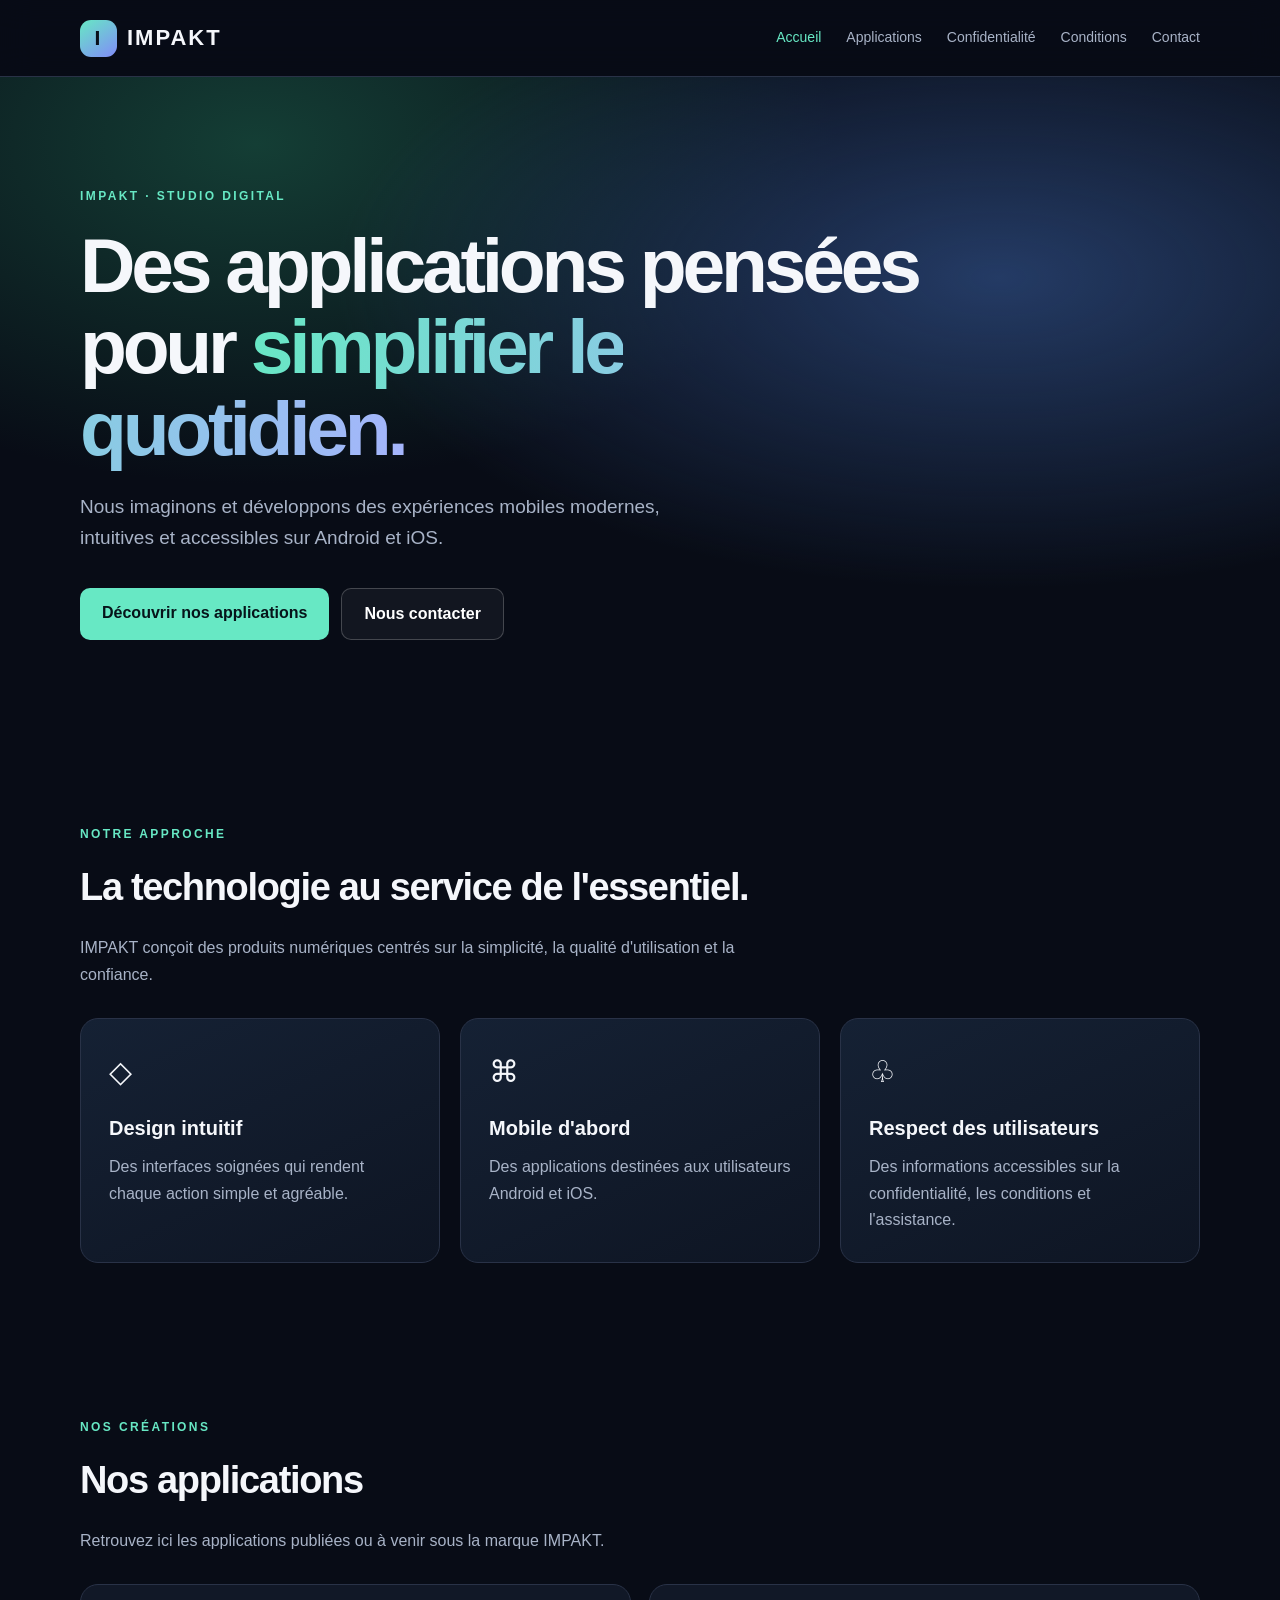
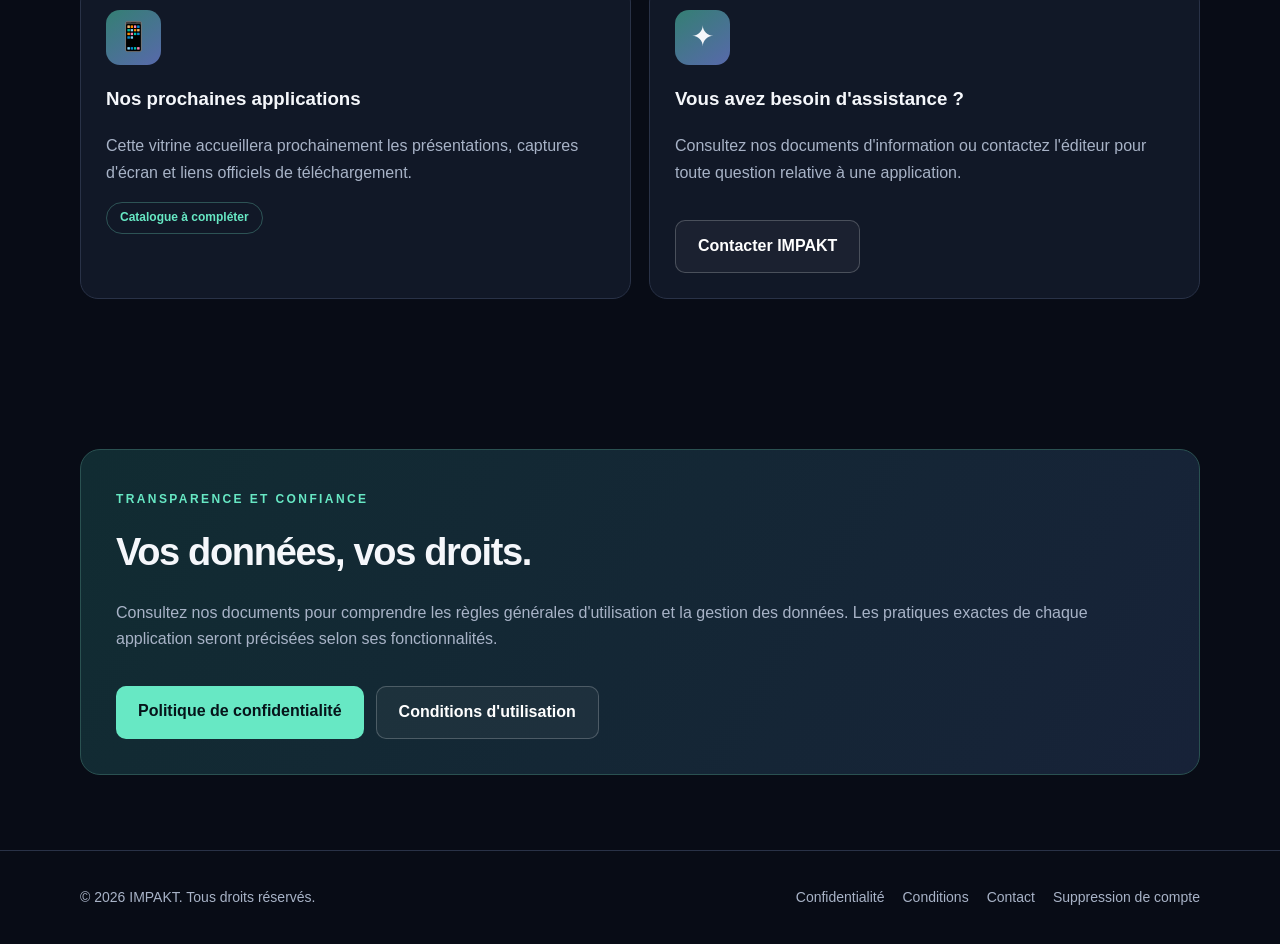
==== index.html @ 5e1e9e8f "Add files via upload" ====
<!doctype html><html lang="fr"><head><meta charset="utf-8"><meta name="viewport" content="width=device-width,initial-scale=1"><meta name="description" content="IMPAKT développe et édite des applications mobiles pour Android et iOS. Découvrez nos applications et informations légales."><title>IMPAKT — Studio d'applications mobiles</title><link rel="stylesheet" href="style.css"></head><body>
<header class="nav"><div class="container nav-inner"><a class="brand" href="index.html"><span class="brand-mark">I</span>IMPAKT</a><nav class="links" aria-label="Navigation principale"><a class="active" href="index.html">Accueil</a><a href="index.html#applications">Applications</a><a href="confidentialite.html">Confidentialité</a><a href="conditions.html">Conditions</a><a href="contact.html">Contact</a></nav></div></header>
<main><section class="hero"><div class="container"><div class="eyebrow">IMPAKT · Studio digital</div><h1>Des applications pensées pour <span class="gradient">simplifier le quotidien.</span></h1><p>Nous imaginons et développons des expériences mobiles modernes, intuitives et accessibles sur Android et iOS.</p><div class="buttons"><a class="btn" href="#applications">Découvrir nos applications</a><a class="btn secondary" href="contact.html">Nous contacter</a></div></div></section>
<section class="section"><div class="container"><span class="eyebrow">Notre approche</span><h2>La technologie au service de l'essentiel.</h2><p class="lead">IMPAKT conçoit des produits numériques centrés sur la simplicité, la qualité d'utilisation et la confiance.</p><div class="grid"><article class="card"><span class="symbol">◇</span><h3>Design intuitif</h3><p>Des interfaces soignées qui rendent chaque action simple et agréable.</p></article><article class="card"><span class="symbol">⌘</span><h3>Mobile d'abord</h3><p>Des applications destinées aux utilisateurs Android et iOS.</p></article><article class="card"><span class="symbol">♧</span><h3>Respect des utilisateurs</h3><p>Des informations accessibles sur la confidentialité, les conditions et l'assistance.</p></article></div></div></section>
<section class="section" id="applications"><div class="container"><span class="eyebrow">Nos créations</span><h2>Nos applications</h2><p class="lead">Retrouvez ici les applications publiées ou à venir sous la marque IMPAKT.</p><div class="app-list"><article class="app"><div class="icon-app">📱</div><h3>Nos prochaines applications</h3><p>Cette vitrine accueillera prochainement les présentations, captures d'écran et liens officiels de téléchargement.</p><span class="pill">Catalogue à compléter</span></article><article class="app"><div class="icon-app">✦</div><h3>Vous avez besoin d'assistance ?</h3><p>Consultez nos documents d'information ou contactez l'éditeur pour toute question relative à une application.</p><div class="buttons"><a class="btn secondary" href="contact.html">Contacter IMPAKT</a></div></article></div></div></section>
<section class="section"><div class="container"><div class="panel"><span class="eyebrow">Transparence et confiance</span><h2>Vos données, vos droits.</h2><p>Consultez nos documents pour comprendre les règles générales d'utilisation et la gestion des données. Les pratiques exactes de chaque application seront précisées selon ses fonctionnalités.</p><div class="buttons"><a class="btn" href="confidentialite.html">Politique de confidentialité</a><a class="btn secondary" href="conditions.html">Conditions d'utilisation</a></div></div></div></section></main>
<footer class="footer"><div class="container footer-inner"><span>© <span id="year">2026</span> IMPAKT. Tous droits réservés.</span><div class="footer-links"><a href="confidentialite.html">Confidentialité</a><a href="conditions.html">Conditions</a><a href="contact.html">Contact</a><a href="suppression-compte.html">Suppression de compte</a></div></div></footer><script>document.getElementById('year').textContent=new Date().getFullYear()</script></body></html>
---- style.css ----
:root{--bg:#080c16;--panel:#111827;--panel2:#151f31;--text:#f5f7fb;--muted:#a8b3c7;--line:#293247;--accent:#67e8c4;--purple:#818cf8}*{box-sizing:border-box}html{scroll-behavior:smooth}body{margin:0;background:var(--bg);color:var(--text);font:16px/1.65 -apple-system,BlinkMacSystemFont,'Segoe UI',sans-serif}a{color:inherit;text-decoration:none}a:hover{color:var(--accent)}.container{width:min(1120px,calc(100% - 40px));margin:auto}.nav{position:sticky;top:0;z-index:10;background:#080c16e8;backdrop-filter:blur(16px);border-bottom:1px solid var(--line)}.nav-inner{display:flex;align-items:center;justify-content:space-between;min-height:76px;gap:20px}.brand{display:flex;align-items:center;gap:10px;font-weight:850;letter-spacing:.09em;font-size:22px}.brand-mark{width:37px;height:37px;display:grid;place-items:center;background:linear-gradient(145deg,var(--accent),var(--purple));color:#09101a;border-radius:11px;font-size:21px;font-weight:900}.links{display:flex;align-items:center;gap:25px;font-size:14px;color:var(--muted)}.links .active{color:var(--accent)}.hero{position:relative;padding:110px 0 105px;overflow:hidden;background:radial-gradient(ellipse at 78% 30%,#243b65 0,transparent 47%),radial-gradient(ellipse at 20% 10%,#143e35 0,transparent 40%)}.eyebrow{font-size:12px;color:var(--accent);letter-spacing:.2em;text-transform:uppercase;font-weight:800}.hero h1{font-size:clamp(42px,6vw,77px);max-width:850px;line-height:1.06;letter-spacing:-.055em;margin:18px 0 22px}.gradient{background:linear-gradient(100deg,var(--accent),#a5b4fc);-webkit-background-clip:text;background-clip:text;color:transparent}.hero p{color:var(--muted);max-width:640px;font-size:19px}.buttons{display:flex;flex-wrap:wrap;gap:12px;margin-top:34px}.btn{display:inline-block;padding:12px 22px;border-radius:10px;background:var(--accent);color:#06141a;font-weight:750}.btn:hover{background:#9bf5dc;color:#06141a}.btn.secondary{background:#ffffff0b;border:1px solid #ffffff35;color:white}.section{padding:75px 0}.section h2{font-size:clamp(27px,3vw,38px);letter-spacing:-.035em;margin:10px 0}.lead{color:var(--muted);max-width:720px;margin-bottom:30px}.grid{display:grid;grid-template-columns:repeat(3,1fr);gap:20px}.card{padding:28px;border:1px solid var(--line);background:linear-gradient(155deg,#152134,#0e1523);border-radius:18px}.card h3{margin:16px 0 9px;font-size:20px}.card p{margin:0;color:var(--muted)}.symbol{font-size:30px}.panel{border-radius:20px;padding:35px;background:linear-gradient(120deg,#112c32,#172238);border:1px solid #2a5151}.panel p{color:var(--muted)}.page-header{padding:72px 0 40px;background:radial-gradient(ellipse at top right,#213a4d,transparent 55%)}.page-header h1{font-size:clamp(35px,4vw,53px);letter-spacing:-.04em;margin:13px 0}.page-header p{color:var(--muted);max-width:760px}.article{max-width:860px;margin:0 auto;padding:30px 0 90px}.article h2{font-size:22px;margin-top:38px}.article p,.article li{color:#c3cbdb}.article a{color:var(--accent);text-decoration:underline}.notice{background:#1c2434;border-left:3px solid var(--accent);padding:17px 22px;border-radius:8px;color:#dbe6ef}.footer{border-top:1px solid var(--line);padding:35px 0;color:var(--muted);font-size:14px}.footer-inner{display:flex;justify-content:space-between;gap:16px;flex-wrap:wrap}.footer-links{display:flex;gap:18px;flex-wrap:wrap}.pill{display:inline-block;color:var(--accent);border:1px solid #58ac9c66;padding:5px 13px;border-radius:100px;font-size:12px;font-weight:700}.app-list{display:grid;grid-template-columns:repeat(2,1fr);gap:18px}.app{border:1px solid var(--line);background:var(--panel);border-radius:18px;padding:25px}.app .icon-app{width:55px;height:55px;border-radius:14px;background:linear-gradient(145deg,#347f73,#5869ab);display:grid;place-items:center;font-size:28px}.app p{color:var(--muted)}.subtle{font-size:13px;color:var(--muted)}.contact-cards{display:grid;grid-template-columns:1fr 1fr;gap:18px}.contact-cards .card{height:100%}@media(max-width:760px){.nav-inner{flex-direction:column;justify-content:center;padding:15px 0}.links{gap:14px;flex-wrap:wrap;justify-content:center}.grid,.app-list,.contact-cards{grid-template-columns:1fr}.hero{padding:70px 0}.section{padding:55px 0}.panel{padding:24px}}
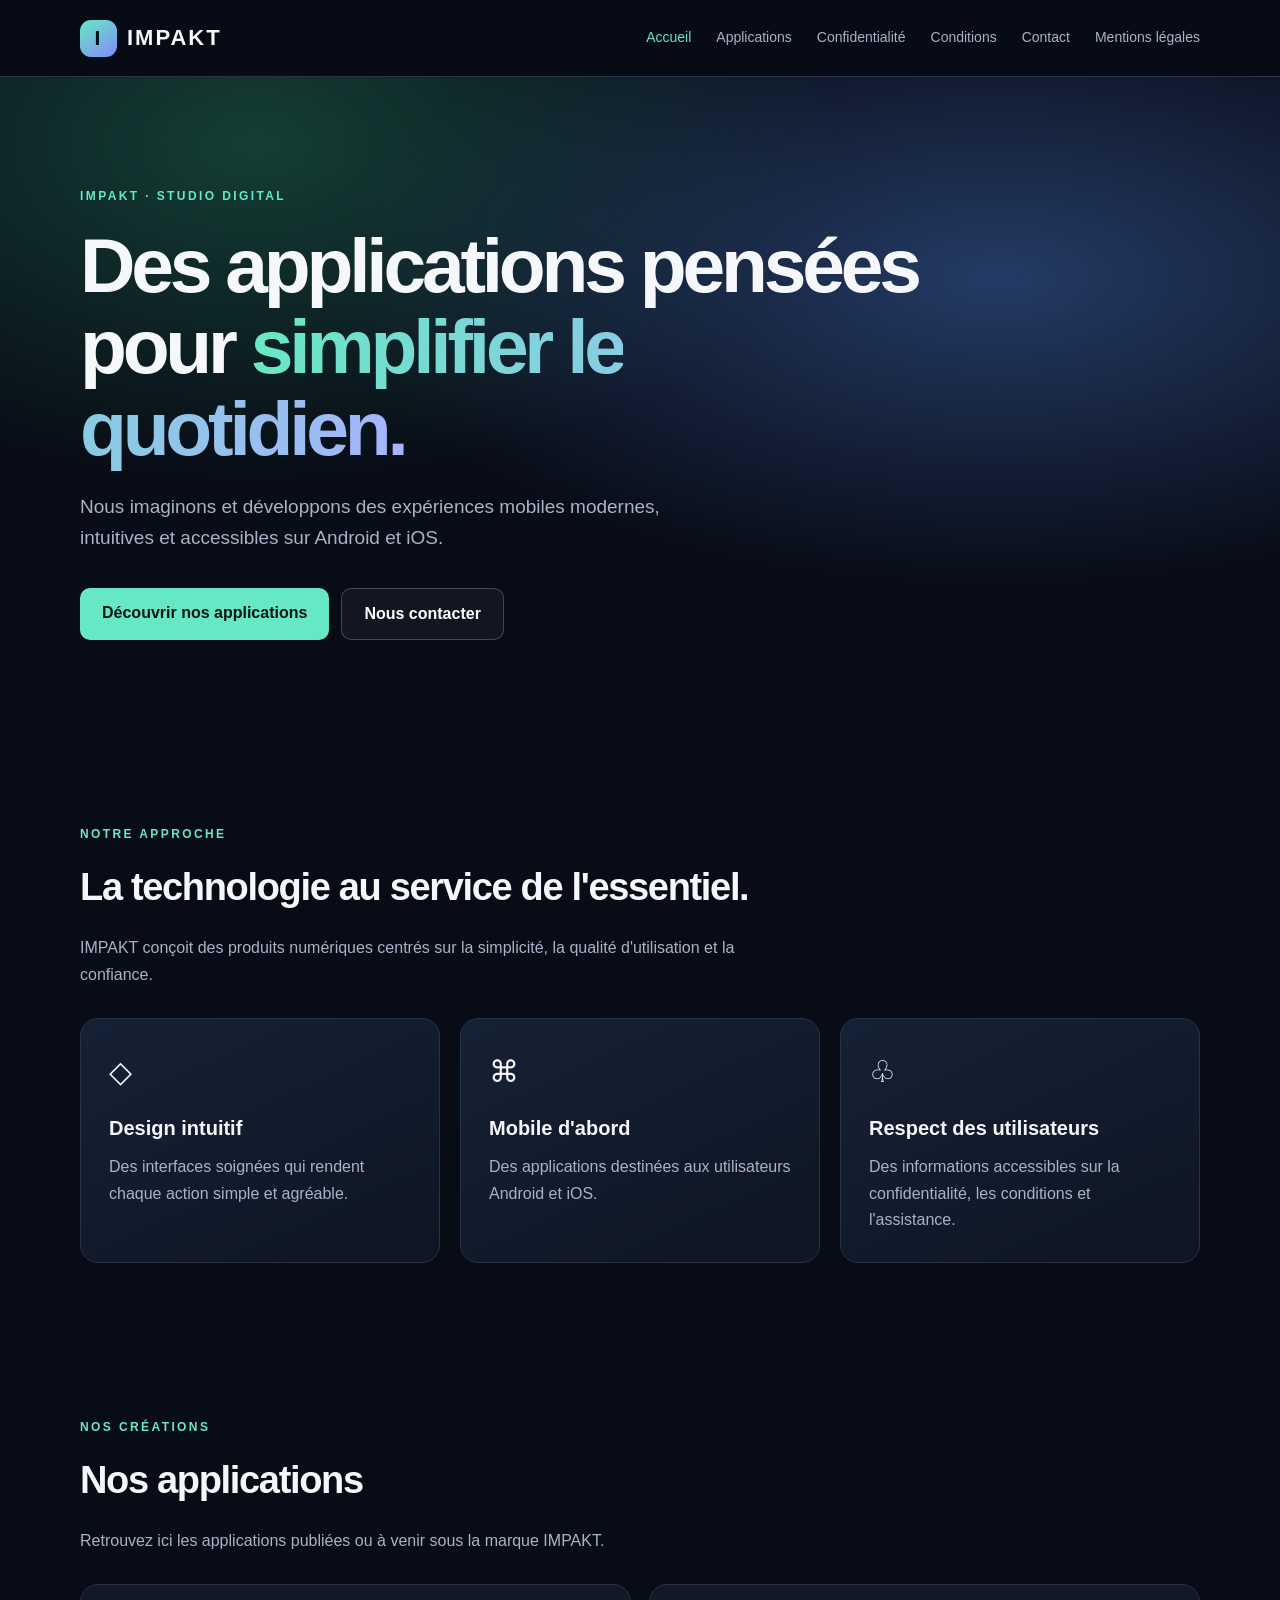
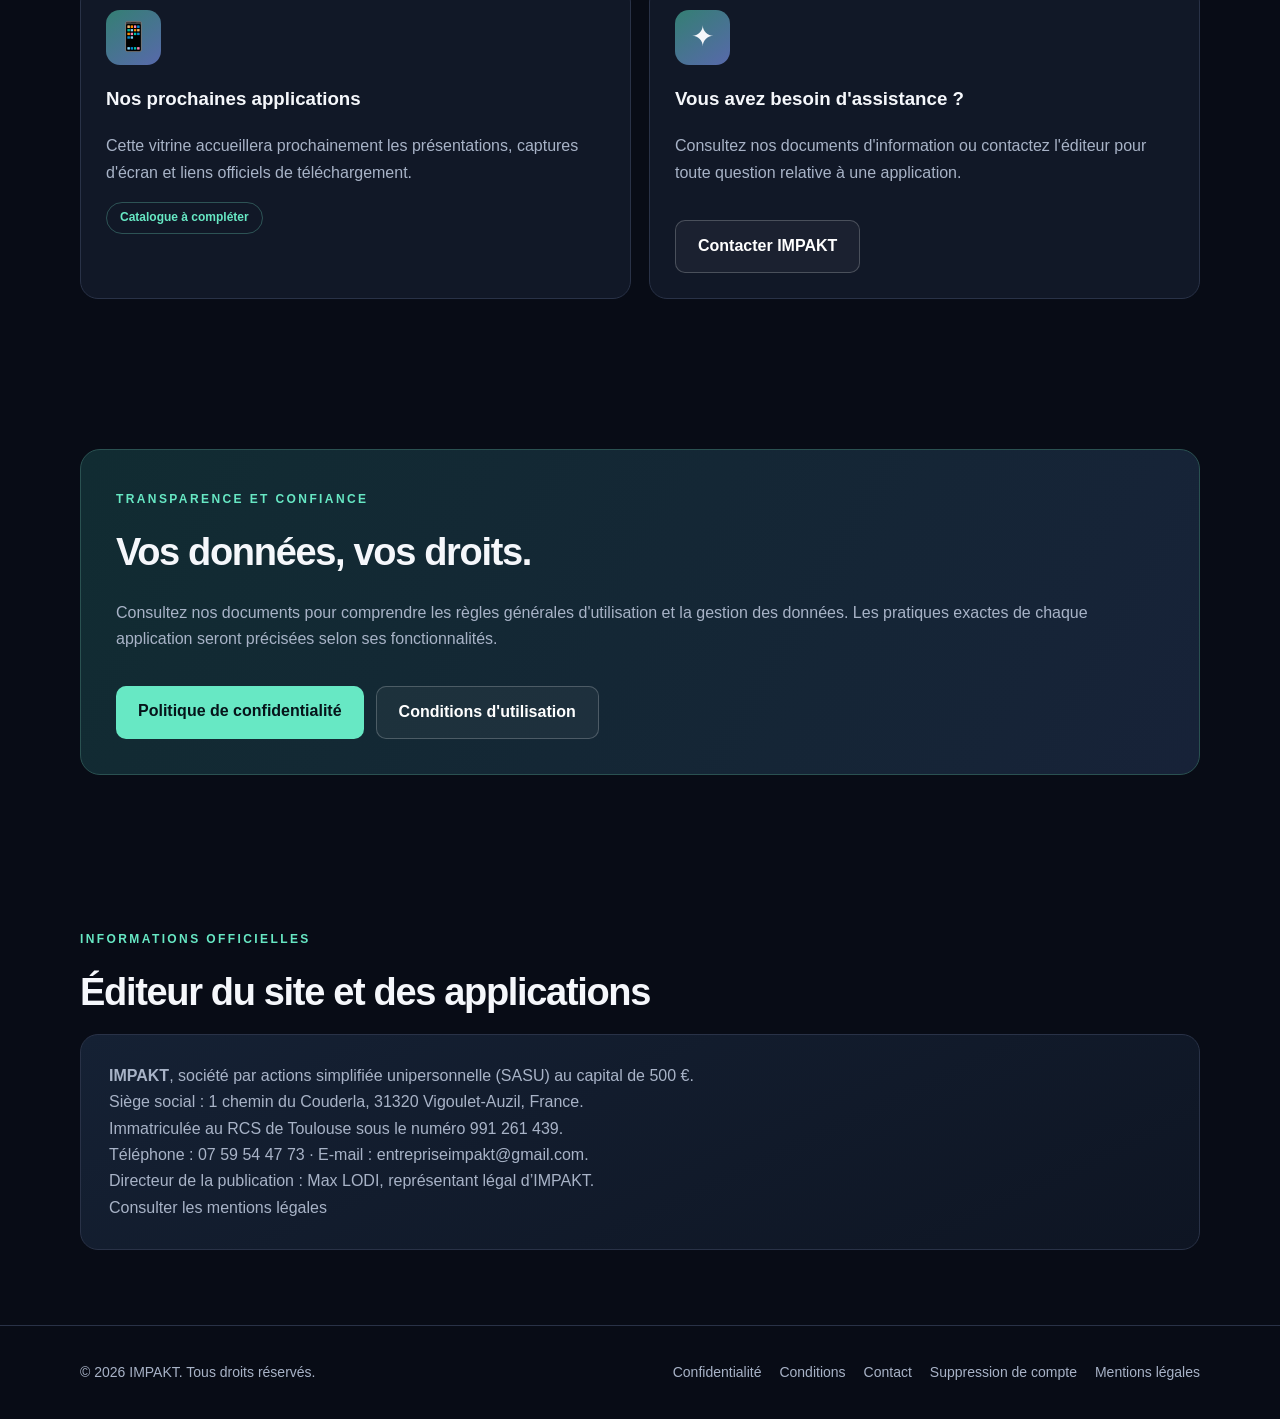
==== commit f6ea83d8: "Add files via upload" ====
--- a/index.html
+++ b/index.html
@@ -1,7 +1,8 @@
-<!doctype html><html lang="fr"><head><meta charset="utf-8"><meta name="viewport" content="width=device-width,initial-scale=1"><meta name="description" content="IMPAKT développe et édite des applications mobiles pour Android et iOS. Découvrez nos applications et informations légales."><title>IMPAKT — Studio d'applications mobiles</title><link rel="stylesheet" href="style.css"></head><body>
-<header class="nav"><div class="container nav-inner"><a class="brand" href="index.html"><span class="brand-mark">I</span>IMPAKT</a><nav class="links" aria-label="Navigation principale"><a class="active" href="index.html">Accueil</a><a href="index.html#applications">Applications</a><a href="confidentialite.html">Confidentialité</a><a href="conditions.html">Conditions</a><a href="contact.html">Contact</a></nav></div></header>
+<!DOCTYPE html>
+<html lang="fr"><head><meta charset="utf-8"/><meta content="width=device-width,initial-scale=1" name="viewport"/><meta content="IMPAKT développe et édite des applications mobiles pour Android et iOS. Découvrez nos applications et informations légales." name="description"/><title>IMPAKT — Studio d'applications mobiles</title><link href="style.css" rel="stylesheet"/></head><body>
+<header class="nav"><div class="container nav-inner"><a class="brand" href="index.html"><span class="brand-mark">I</span>IMPAKT</a><nav aria-label="Navigation principale" class="links"><a class="active" href="index.html">Accueil</a><a href="index.html#applications">Applications</a><a href="confidentialite.html">Confidentialité</a><a href="conditions.html">Conditions</a><a href="contact.html">Contact</a><a href="mentions-legales.html">Mentions légales</a></nav></div></header>
 <main><section class="hero"><div class="container"><div class="eyebrow">IMPAKT · Studio digital</div><h1>Des applications pensées pour <span class="gradient">simplifier le quotidien.</span></h1><p>Nous imaginons et développons des expériences mobiles modernes, intuitives et accessibles sur Android et iOS.</p><div class="buttons"><a class="btn" href="#applications">Découvrir nos applications</a><a class="btn secondary" href="contact.html">Nous contacter</a></div></div></section>
 <section class="section"><div class="container"><span class="eyebrow">Notre approche</span><h2>La technologie au service de l'essentiel.</h2><p class="lead">IMPAKT conçoit des produits numériques centrés sur la simplicité, la qualité d'utilisation et la confiance.</p><div class="grid"><article class="card"><span class="symbol">◇</span><h3>Design intuitif</h3><p>Des interfaces soignées qui rendent chaque action simple et agréable.</p></article><article class="card"><span class="symbol">⌘</span><h3>Mobile d'abord</h3><p>Des applications destinées aux utilisateurs Android et iOS.</p></article><article class="card"><span class="symbol">♧</span><h3>Respect des utilisateurs</h3><p>Des informations accessibles sur la confidentialité, les conditions et l'assistance.</p></article></div></div></section>
 <section class="section" id="applications"><div class="container"><span class="eyebrow">Nos créations</span><h2>Nos applications</h2><p class="lead">Retrouvez ici les applications publiées ou à venir sous la marque IMPAKT.</p><div class="app-list"><article class="app"><div class="icon-app">📱</div><h3>Nos prochaines applications</h3><p>Cette vitrine accueillera prochainement les présentations, captures d'écran et liens officiels de téléchargement.</p><span class="pill">Catalogue à compléter</span></article><article class="app"><div class="icon-app">✦</div><h3>Vous avez besoin d'assistance ?</h3><p>Consultez nos documents d'information ou contactez l'éditeur pour toute question relative à une application.</p><div class="buttons"><a class="btn secondary" href="contact.html">Contacter IMPAKT</a></div></article></div></div></section>
-<section class="section"><div class="container"><div class="panel"><span class="eyebrow">Transparence et confiance</span><h2>Vos données, vos droits.</h2><p>Consultez nos documents pour comprendre les règles générales d'utilisation et la gestion des données. Les pratiques exactes de chaque application seront précisées selon ses fonctionnalités.</p><div class="buttons"><a class="btn" href="confidentialite.html">Politique de confidentialité</a><a class="btn secondary" href="conditions.html">Conditions d'utilisation</a></div></div></div></section></main>
-<footer class="footer"><div class="container footer-inner"><span>© <span id="year">2026</span> IMPAKT. Tous droits réservés.</span><div class="footer-links"><a href="confidentialite.html">Confidentialité</a><a href="conditions.html">Conditions</a><a href="contact.html">Contact</a><a href="suppression-compte.html">Suppression de compte</a></div></div></footer><script>document.getElementById('year').textContent=new Date().getFullYear()</script></body></html>
+<section class="section"><div class="container"><div class="panel"><span class="eyebrow">Transparence et confiance</span><h2>Vos données, vos droits.</h2><p>Consultez nos documents pour comprendre les règles générales d'utilisation et la gestion des données. Les pratiques exactes de chaque application seront précisées selon ses fonctionnalités.</p><div class="buttons"><a class="btn" href="confidentialite.html">Politique de confidentialité</a><a class="btn secondary" href="conditions.html">Conditions d'utilisation</a></div></div></div></section><section class="section"><div class="container"><span class="eyebrow">Informations officielles</span><h2>Éditeur du site et des applications</h2><div class="card"><p><strong>IMPAKT</strong>, société par actions simplifiée unipersonnelle (SASU) au capital de 500 €.<br/>Siège social : 1 chemin du Couderla, 31320 Vigoulet-Auzil, France.<br/>Immatriculée au RCS de Toulouse sous le numéro 991 261 439.<br/>Téléphone : <a href="tel:+33759544773">07 59 54 47 73</a> · E-mail : <a href="mailto:entrepriseimpakt@gmail.com">entrepriseimpakt@gmail.com</a>.<br/>Directeur de la publication : Max LODI, représentant légal d’IMPAKT.</p><p><a href="mentions-legales.html">Consulter les mentions légales</a></p></div></div></section></main>
+<footer class="footer"><div class="container footer-inner"><span>© <span id="year">2026</span> IMPAKT. Tous droits réservés.</span><div class="footer-links"><a href="confidentialite.html">Confidentialité</a><a href="conditions.html">Conditions</a><a href="contact.html">Contact</a><a href="suppression-compte.html">Suppression de compte</a><a href="mentions-legales.html">Mentions légales</a></div></div></footer><script>document.getElementById('year').textContent=new Date().getFullYear()</script></body></html>
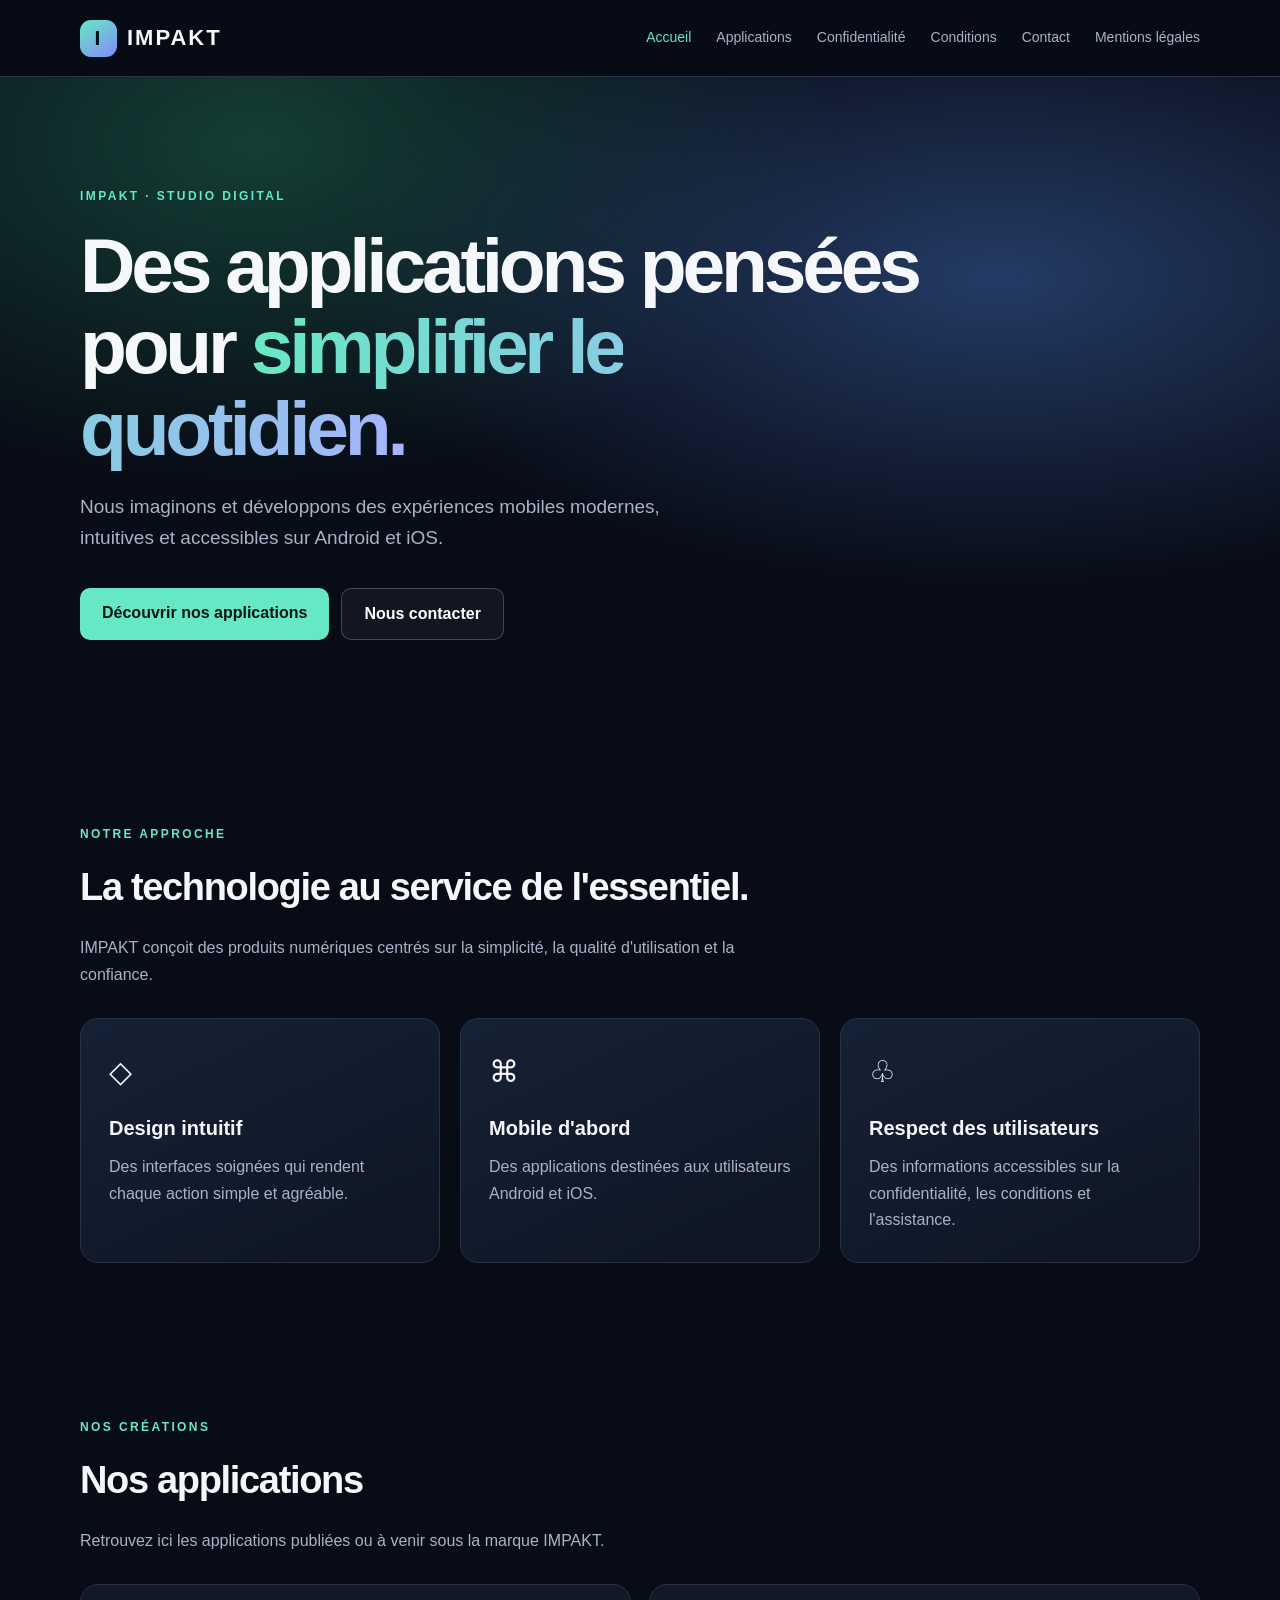
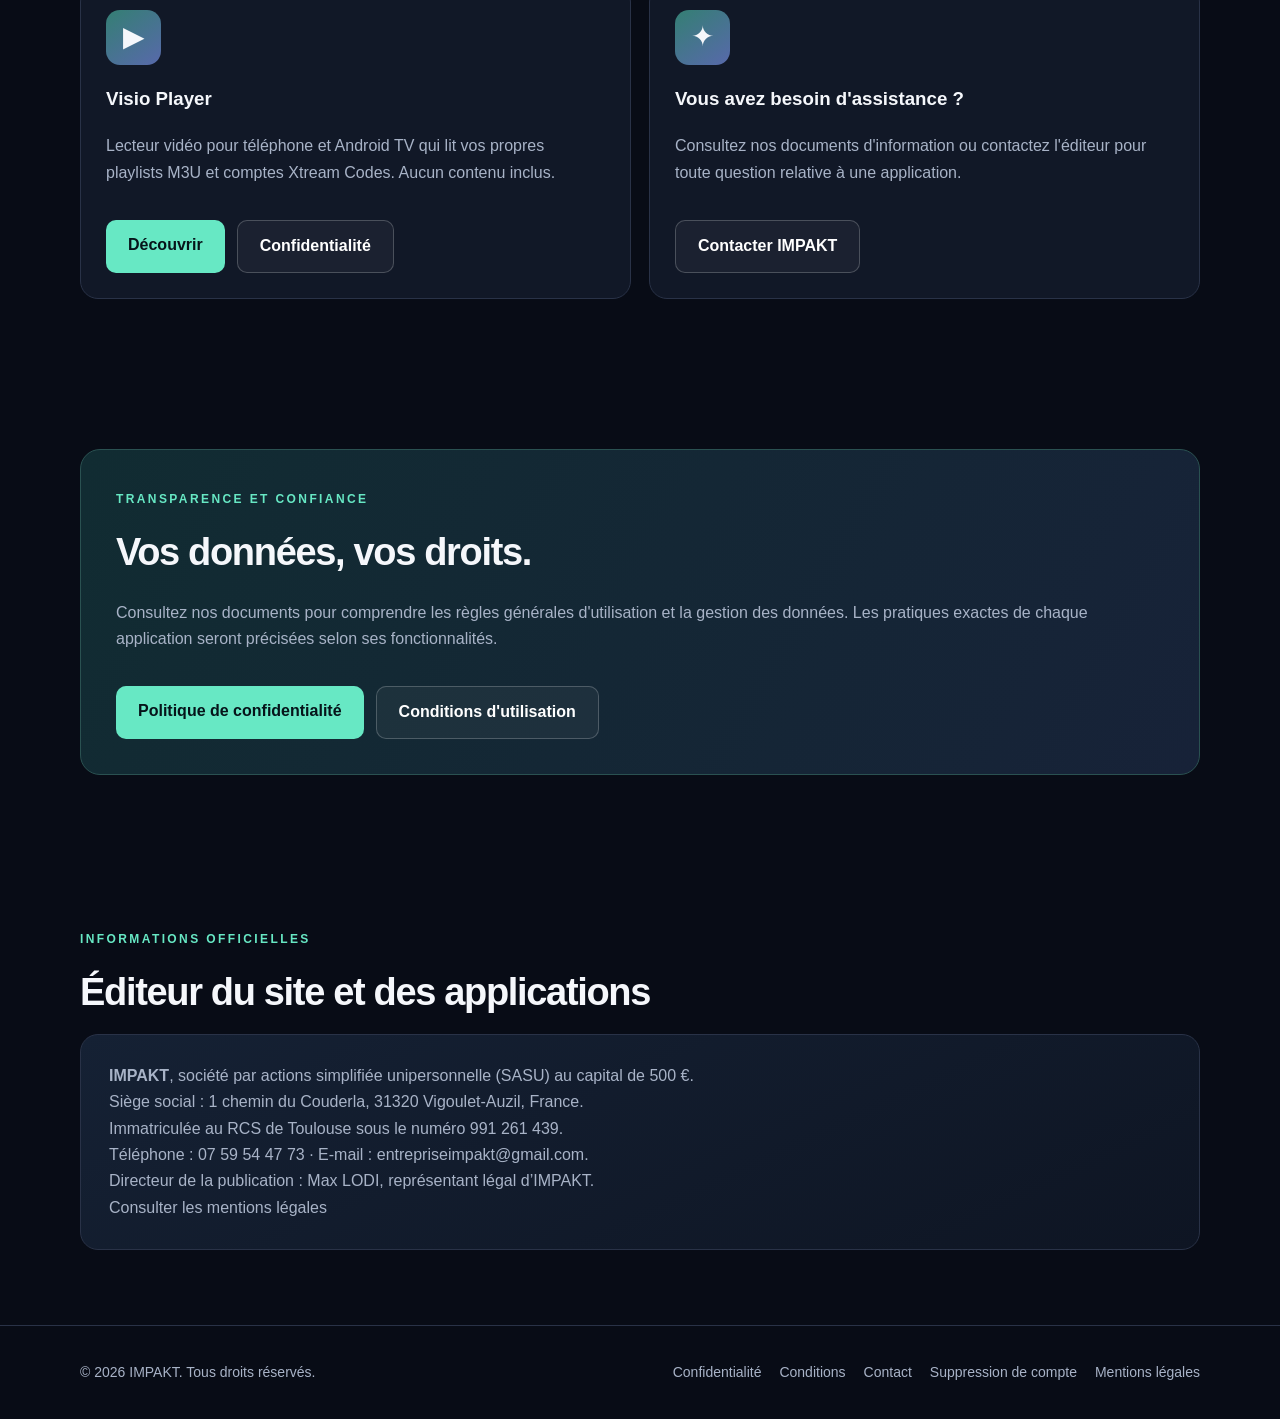
==== commit a1dc930b: "Add files via upload" ====
--- a/index.html
+++ b/index.html
@@ -3,6 +3,6 @@
 <header class="nav"><div class="container nav-inner"><a class="brand" href="index.html"><span class="brand-mark">I</span>IMPAKT</a><nav aria-label="Navigation principale" class="links"><a class="active" href="index.html">Accueil</a><a href="index.html#applications">Applications</a><a href="confidentialite.html">Confidentialité</a><a href="conditions.html">Conditions</a><a href="contact.html">Contact</a><a href="mentions-legales.html">Mentions légales</a></nav></div></header>
 <main><section class="hero"><div class="container"><div class="eyebrow">IMPAKT · Studio digital</div><h1>Des applications pensées pour <span class="gradient">simplifier le quotidien.</span></h1><p>Nous imaginons et développons des expériences mobiles modernes, intuitives et accessibles sur Android et iOS.</p><div class="buttons"><a class="btn" href="#applications">Découvrir nos applications</a><a class="btn secondary" href="contact.html">Nous contacter</a></div></div></section>
 <section class="section"><div class="container"><span class="eyebrow">Notre approche</span><h2>La technologie au service de l'essentiel.</h2><p class="lead">IMPAKT conçoit des produits numériques centrés sur la simplicité, la qualité d'utilisation et la confiance.</p><div class="grid"><article class="card"><span class="symbol">◇</span><h3>Design intuitif</h3><p>Des interfaces soignées qui rendent chaque action simple et agréable.</p></article><article class="card"><span class="symbol">⌘</span><h3>Mobile d'abord</h3><p>Des applications destinées aux utilisateurs Android et iOS.</p></article><article class="card"><span class="symbol">♧</span><h3>Respect des utilisateurs</h3><p>Des informations accessibles sur la confidentialité, les conditions et l'assistance.</p></article></div></div></section>
-<section class="section" id="applications"><div class="container"><span class="eyebrow">Nos créations</span><h2>Nos applications</h2><p class="lead">Retrouvez ici les applications publiées ou à venir sous la marque IMPAKT.</p><div class="app-list"><article class="app"><div class="icon-app">📱</div><h3>Nos prochaines applications</h3><p>Cette vitrine accueillera prochainement les présentations, captures d'écran et liens officiels de téléchargement.</p><span class="pill">Catalogue à compléter</span></article><article class="app"><div class="icon-app">✦</div><h3>Vous avez besoin d'assistance ?</h3><p>Consultez nos documents d'information ou contactez l'éditeur pour toute question relative à une application.</p><div class="buttons"><a class="btn secondary" href="contact.html">Contacter IMPAKT</a></div></article></div></div></section>
+<section class="section" id="applications"><div class="container"><span class="eyebrow">Nos créations</span><h2>Nos applications</h2><p class="lead">Retrouvez ici les applications publiées ou à venir sous la marque IMPAKT.</p><div class="app-list"><article class="app"><div class="icon-app">▶</div><h3>Visio Player</h3><p>Lecteur vidéo pour téléphone et Android TV qui lit vos propres playlists M3U et comptes Xtream Codes. Aucun contenu inclus.</p><div class="buttons"><a class="btn" href="visio-player.html">Découvrir</a><a class="btn secondary" href="visio-player-confidentialite.html">Confidentialité</a></div></article><article class="app"><div class="icon-app">✦</div><h3>Vous avez besoin d'assistance ?</h3><p>Consultez nos documents d'information ou contactez l'éditeur pour toute question relative à une application.</p><div class="buttons"><a class="btn secondary" href="contact.html">Contacter IMPAKT</a></div></article></div></div></section>
 <section class="section"><div class="container"><div class="panel"><span class="eyebrow">Transparence et confiance</span><h2>Vos données, vos droits.</h2><p>Consultez nos documents pour comprendre les règles générales d'utilisation et la gestion des données. Les pratiques exactes de chaque application seront précisées selon ses fonctionnalités.</p><div class="buttons"><a class="btn" href="confidentialite.html">Politique de confidentialité</a><a class="btn secondary" href="conditions.html">Conditions d'utilisation</a></div></div></div></section><section class="section"><div class="container"><span class="eyebrow">Informations officielles</span><h2>Éditeur du site et des applications</h2><div class="card"><p><strong>IMPAKT</strong>, société par actions simplifiée unipersonnelle (SASU) au capital de 500 €.<br/>Siège social : 1 chemin du Couderla, 31320 Vigoulet-Auzil, France.<br/>Immatriculée au RCS de Toulouse sous le numéro 991 261 439.<br/>Téléphone : <a href="tel:+33759544773">07 59 54 47 73</a> · E-mail : <a href="mailto:entrepriseimpakt@gmail.com">entrepriseimpakt@gmail.com</a>.<br/>Directeur de la publication : Max LODI, représentant légal d’IMPAKT.</p><p><a href="mentions-legales.html">Consulter les mentions légales</a></p></div></div></section></main>
 <footer class="footer"><div class="container footer-inner"><span>© <span id="year">2026</span> IMPAKT. Tous droits réservés.</span><div class="footer-links"><a href="confidentialite.html">Confidentialité</a><a href="conditions.html">Conditions</a><a href="contact.html">Contact</a><a href="suppression-compte.html">Suppression de compte</a><a href="mentions-legales.html">Mentions légales</a></div></div></footer><script>document.getElementById('year').textContent=new Date().getFullYear()</script></body></html>
